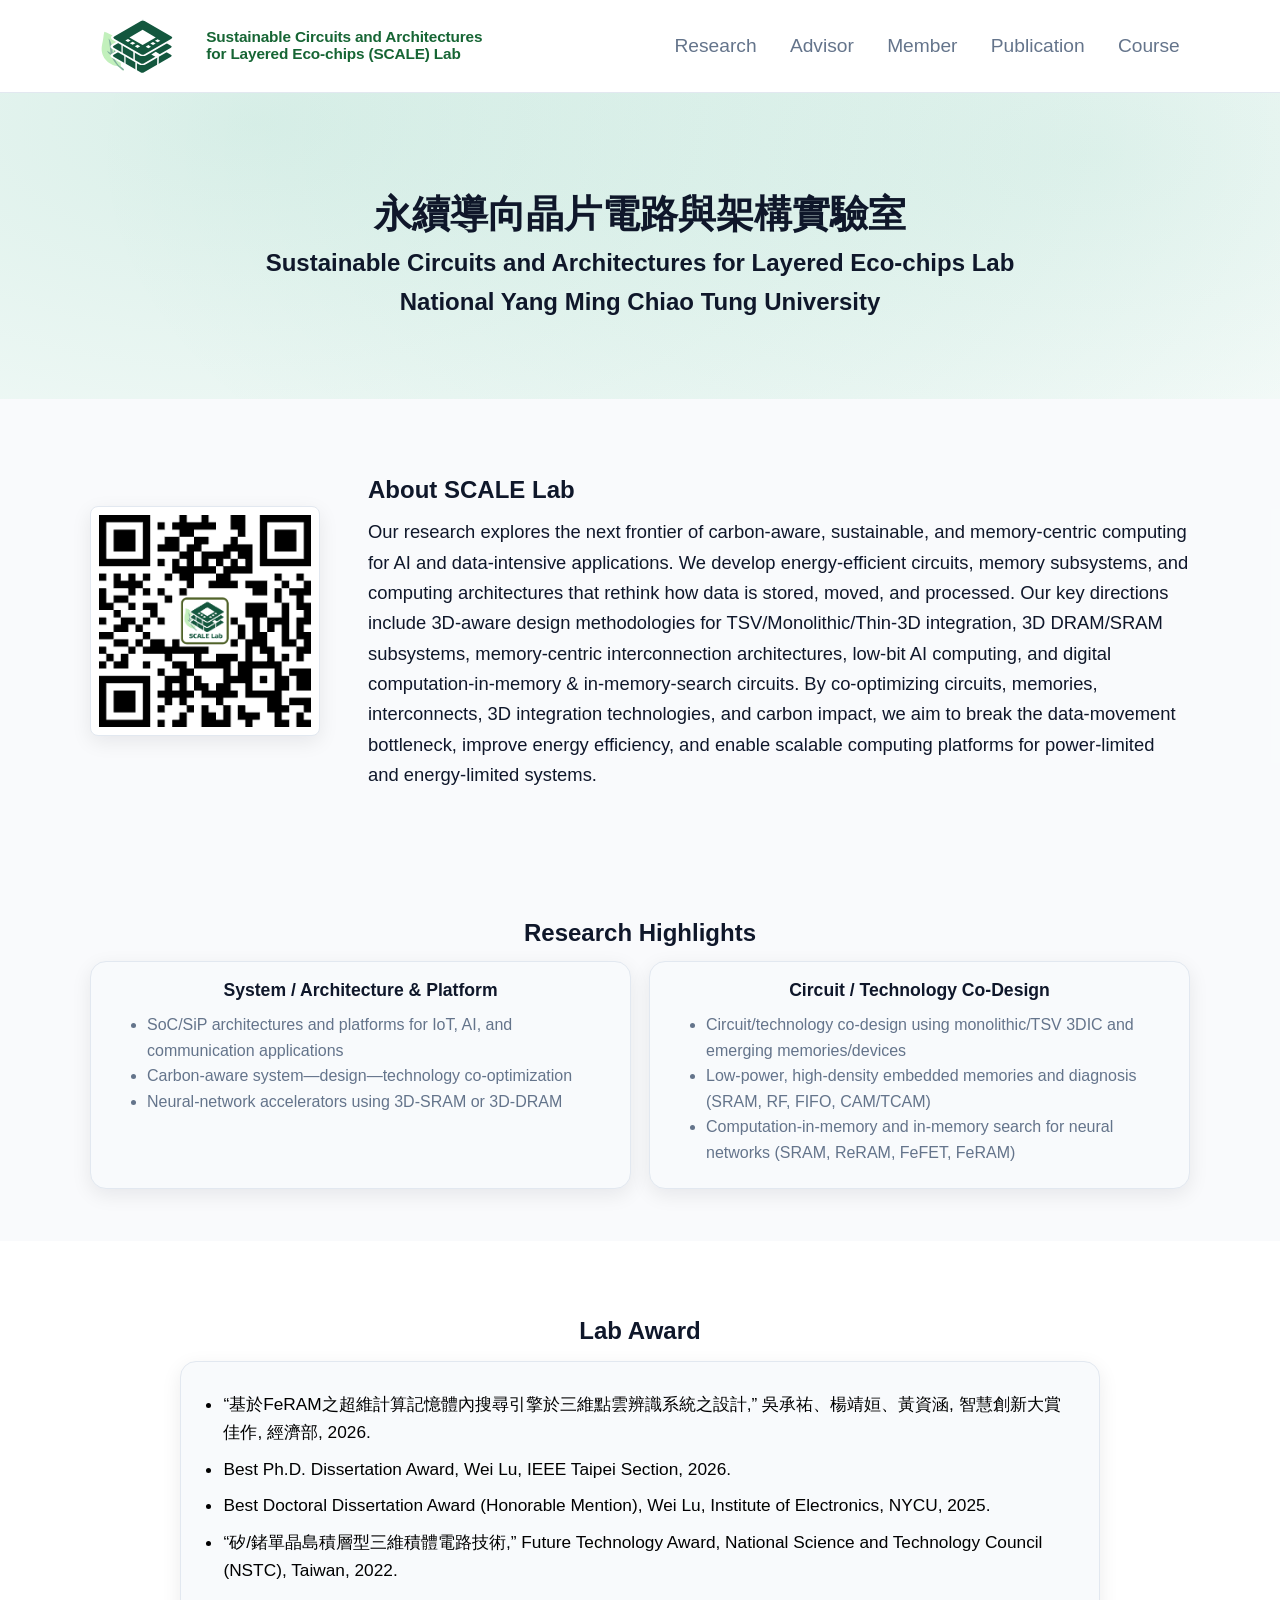
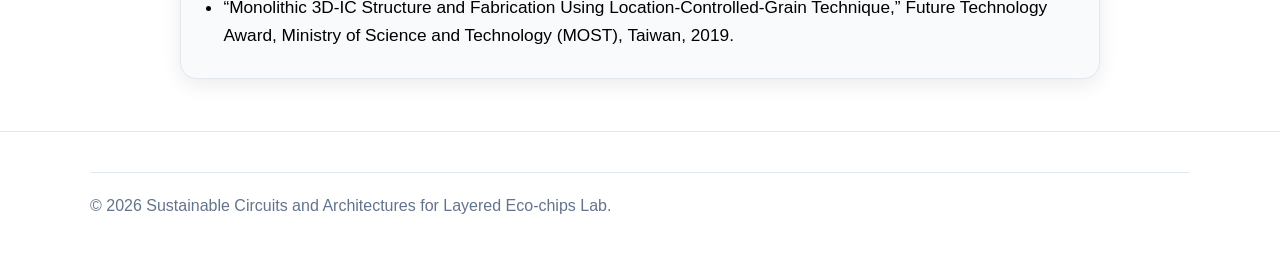
==== index.html @ fdab2017 "Update index.html" ====
<!DOCTYPE html>
<html lang="en">
<head>
  <meta charset="utf-8" />
  <meta name="viewport" content="width=device-width, initial-scale=1" />
  <title>SCALE Lab · Home</title>
  <meta name="description" content="Sustainable circuits & systems, carbon-aware co-optimization, and memory-centric computing." />
  <meta name="color-scheme" content="light dark" />
  <link rel="stylesheet" href="assets/style.css?v=5" />
  <style>
    main#snap { min-height: 100svh; overflow-y: visible; scroll-behavior: smooth; }
    section.panel { min-height: auto; display: grid; place-items: center; padding: 52px 6vw; position: relative; isolation: isolate; }
    section.panel.hero { min-height: 34svh; padding-top: 32px; padding-bottom: 20px; }
    .panel.hero { background: radial-gradient(1200px 600px at 20% 10%, color-mix(in oklab, var(--primary) 15%, transparent), transparent), radial-gradient(1000px 500px at 85% 20%, color-mix(in oklab, var(--primary) 10%, transparent), transparent); }
    .panel.alt { background: color-mix(in oklab, var(--card) 85%, transparent); }
    .panel .content { padding: 14px 16px; }
    .panel h2 { margin-bottom: 8px; }
    .panel p, .panel ul { margin-top: 6px; margin-bottom: 8px; }
    .about-layout { display: grid; grid-template-columns: 230px minmax(0, 1fr); gap: 48px; align-items: center; }
    .about-qr { width: 230px; height: 230px; background: #fff; border: 1px solid var(--border); border-radius: 8px; padding: 8px; box-shadow: var(--shadow); object-fit: contain; align-self: center; }
    .award-card { max-width: 920px; margin: 10px auto 0; text-align: left; }
    .award-card .content { padding: 20px 24px; }
    .award-list { margin: 0; padding-left: 1.15rem; font-size: 1.08rem; line-height: 1.65; color: #000; }
    .award-list li { margin: 8px 0; }
    #aboutVision { white-space: normal; margin-bottom: 0; font-size: 1.15rem; line-height: 1.65; }
    #highlights { margin-top: 6px !important; }
    @media (max-width: 700px) { .about-layout { grid-template-columns: 1fr; gap: 18px; align-items: start; } .about-qr { width: 150px; height: 150px; } }
  </style>
</head>
<body data-page="home">
  <header></header>
  <main id="snap">
    <section id="s1" class="panel hero">
      <div class="container" style="text-align:center;">
        <h1 class="reveal hero-title">
          <span class="zh">永續導向晶片電路與架構實驗室</span><br>
          <span class="en">Sustainable Circuits and Architectures for Layered Eco-chips Lab</span><br>
          <span class="lab">National Yang Ming Chiao Tung University</span>
        </h1>
      </div>
    </section>
    <section id="s2" class="panel alt">
      <div class="container">
        <div class="about-layout">
          <img class="about-qr reveal" src="assets/images/qrcode-generator.png" alt="SCALE Lab QR code">
          <div class="about-text">
            <h2 class="reveal">About SCALE Lab</h2>
            <p id="aboutVision" class="reveal"></p>
          </div>
        </div>
      </div>
    </section>
    <section id="s3" class="panel alt">
      <div class="container" style="text-align:center;">
        <h2 class="reveal">Research Highlights</h2>
        <div id="highlights" class="grid" style="margin-top:10px;"></div>
      </div>
    </section>
    <section id="s4" class="panel">
      <div class="container" style="text-align:center;">
        <h2 class="reveal">Lab Award</h2>
        <div class="card award-card reveal">
          <div class="content">
            <ul class="award-list">
              <li>“基於FeRAM之超維計算記憶體內搜尋引擎於三維點雲辨識系統之設計,” 吳承祐、楊靖姮、黃資涵, 智慧創新大賞佳作, 經濟部, 2026.</li>
              <li>Best Ph.D. Dissertation Award, Wei Lu, IEEE Taipei Section, 2026.</li>
              <li>Best Doctoral Dissertation Award (Honorable Mention), Wei Lu, Institute of Electronics, NYCU, 2025.</li>
              <li>“矽/鍺單晶島積層型三維積體電路技術,” Future Technology Award, National Science and Technology Council (NSTC), Taiwan, 2022.</li>
              <li>“Monolithic 3D-IC Structure and Fabrication Using Location-Controlled-Grain Technique,” Future Technology Award, Ministry of Science and Technology (MOST), Taiwan, 2019.</li>
            </ul>
          </div>
        </div>
      </div>
    </section>
  </main>
  <footer>
    <div class="container footgrid">
      <div>
        <div class="brand" style="margin-bottom:8px"><span class="dot"></span><strong>EECS Lab</strong></div>
        <div class="muted">© <span id="yearNow"></span> Sustainable Circuits and Architectures for Layered Eco-chips Lab. All rights reserved.</div>
      </div>
      <div class="right"><a class="chip" href="#s1">→ Back to Top</a></div>
    </div>
  </footer>
  <script src="assets/script.js"></script>
  <script>
    const panels = Array.from(document.querySelectorAll('section.panel'));
    const io = new IntersectionObserver((entries) => {
      for (const e of entries) {
        if (e.isIntersecting && e.intersectionRatio > 0.5) {
          e.target.querySelectorAll('.reveal').forEach(el => el.classList.add('is-visible'));
        }
      }
    }, { root: null, threshold: [0.5] });
    panels.forEach(p => io.observe(p));

    loadSiteData().then(data => {
      document.getElementById('aboutVision').textContent = 'Our research explores the next frontier of carbon-aware, sustainable, and memory-centric computing for AI and data-intensive applications. We develop energy-efficient circuits, memory subsystems, and computing architectures that rethink how data is stored, moved, and processed. Our key directions include 3D-aware design methodologies for TSV/Monolithic/Thin-3D integration, 3D DRAM/SRAM subsystems, memory-centric interconnection architectures, low-bit AI computing, and digital computation-in-memory & in-memory-search circuits. By co-optimizing circuits, memories, interconnects, 3D integration technologies, and carbon impact, we aim to break the data-movement bottleneck, improve energy efficiency, and enable scalable computing platforms for power-limited and energy-limited systems.';
      const highlights = document.getElementById('highlights');
      const cards = [];
      for (const t of data.research.thrusts) {
        const top = t.bullets.slice(0,3).map(s => `<li>${s}</li>`).join('');
        cards.push(`
          <div class="col-6 card reveal">
            <div class="content">
              <h3>${t.title}</h3>
              <ul class="muted" style="text-align:left; margin-top:8px;">${top}</ul>
            </div>
          </div>`);
      }
      highlights.innerHTML = cards.join('');
    }).catch(console.error);
  </script>
</body>
</html>
---- assets/style.css ----
/* ===== Base Reset ===== */
*, *::before, *::after { box-sizing: border-box; }
html, body { height: 100%; }
body { margin: 0; font-family: -apple-system, BlinkMacSystemFont, "Segoe UI", Roboto, Helvetica, Arial, "Noto Sans TC", "PingFang TC", "Microsoft JhengHei", "Noto Sans", sans-serif; line-height: 1.6; }
img, video { max-width: 100%; height: auto; }
a { color: inherit; text-decoration: none; }
#vision,
#aboutVision { white-space: pre-line; }
.zh { font-size: 1.6em; }
.en, .lab { font-size: 1em; }
:root {
  --bg: #ffffff;
  --fg: #0f172a;
  --muted: #64748b;
  --gray: #ededed;
  --primary: #059669;
  --primary-strong: #047857;
  --primary-weak: #ecfdf5;
  --accent: #2563eb;
  --accent-weak: #eff6ff;
  --card: #f8fafc;
  --border: #e2e8f0;
  --shadow: 0 6px 20px rgba(2,6,23,.08);
}
@media (prefers-color-scheme: dark) {
  :root { --bg: #0b1220; --fg: #e5e7eb; --muted: #9aa4b2; --primary: #60a5fa; --primary-weak: #172554; --card: #0f172a; --border: #1f2937; --shadow: 0 4px 14px rgba(0,0,0,.35); }
}
body { background: var(--bg); color: var(--fg); }
.container { width: min(1100px, 92vw); margin-inline: auto; }
.section { padding: 80px 0; }
.section h2 { font-size: clamp(1.6rem, 2vw + 1rem, 2.2rem); margin: 0 0 14px; }
.section p.lead { color: var(--muted); margin-top: 0; }
header { position: sticky; top: 0; backdrop-filter: saturate(1.2) blur(8px); background: color-mix(in oklab, var(--bg) 80%, transparent); border-bottom: 1px solid var(--border); z-index: 50; overflow: visible; }
.nav { display: flex; align-items: center; justify-content: space-between; padding: 8px 0; min-height: 92px; overflow: visible; gap: 18px; }
.logo {
  height: 69px !important;
  width: auto !important;
  max-width: none;
  max-height: none;
  transition: opacity 0.2s ease;
  flex-shrink: 0;
}
.logo:hover { opacity: 0.8; }
.brand { display: flex; align-items: center; min-width: 0; flex-shrink: 1; overflow: visible; }
.brand-logo-link {
  display: inline-flex;
  align-items: center;
  gap: 16px;
  line-height: 1.05;
  overflow: visible;
  color: #166534;
  text-decoration: none;
}
.brand-full-name {
  display: flex;
  flex-direction: column;
  align-items: flex-start;
  text-align: left;
  max-width: 420px;
  color: #166534;
  font-size: clamp(0.9rem, 1.2vw, 1.2rem);
  line-height: 1.1;
  font-weight: 800;
  letter-spacing: -0.01em;
}
.brand-full-name span { display: block; }
.brand a { color: #166534; text-decoration: none; }
.brand a:hover { opacity: 0.8; }
nav { flex-shrink: 0; }
nav ul { display: flex; gap: clamp(4px, 1vw, 18px); list-style: none; padding: 0; margin: 0; }
nav a { padding: 8px clamp(6px, 0.8vw, 12px); border-radius: 10px; font-size: clamp(1.2rem, 1vw, 1.6rem); color: var(--muted); }
nav a:hover, nav a.active { color: var(--fg); background: color-mix(in oklab, var(--gray) 50%, transparent); }
.hamburger { display: none; border: 1px solid var(--border); border-radius: 12px; padding: 8px 10px; background: transparent; color: var(--fg); }
@media (max-width: 880px) {
  .nav { min-height: 78px; padding: 7px 0; }
  nav ul { display: none; }
  nav ul.open { display: grid; gap: 10px; padding: 16px; background: var(--card); border: 1px solid var(--border); border-radius: 16px; position: absolute; right: 4vw; top: 78px; box-shadow: var(--shadow); }
  .hamburger { display: block; }
  .logo { height: 57px !important; }
  .brand-logo-link { gap: 10px; }
  .brand-full-name { max-width: 280px; font-size: 0.8rem; }
}
.grid { display: grid; grid-template-columns: repeat(12,1fr); gap: 18px; }
.col-4 { grid-column: span 4; } .col-6 { grid-column: span 6; } .col-12 { grid-column: span 12; }
@media (max-width: 880px) { .col-4, .col-6 { grid-column: span 12; } }
.card { background: var(--card); border: 1px solid var(--border); border-radius: 16px; box-shadow: var(--shadow); overflow: clip; }
.card .content { padding: 18px; }
.card h3 { margin: 0 0 6px; font-size: 1.1rem; }
.muted { color: var(--muted); }
.tag { padding: 6px 10px; border-radius: 6px; background: color-mix(in oklab, var(--primary-weak) 55%, transparent); border: 1px solid var(--border); font-size: .88rem; }
.badge { padding: 6px 10px; border: 1px dashed var(--border); border-radius: 999px; font-size: .85rem; color: var(--muted); }
.btn { display: inline-flex; align-items: center; gap: 10px; padding: 10px 16px; border-radius: 12px; border: 1px solid var(--border); background: var(--card); cursor: pointer; font-weight: 600; }
.btn.primary { background: var(--primary); border-color: var(--primary); color: white; }
.mono { font-family: ui-monospace, SFMono-Regular, Menlo, Monaco, Consolas, "Liberation Mono", "Courier New", monospace; }
.line { height: 1px; background: var(--border); margin: 8px 0; }
.spacer { height: 16px; }
.person { display: grid; grid-template-columns: 86px 1fr; gap: 14px; align-items: center; }
.avatar { display: none; }
.person, .person.hero { grid-template-columns: 1fr; }
.role { font-size: .9rem; color: var(--muted); }
.input { padding: 10px 12px; border: 1px solid var(--border); background: var(--bg); border-radius: 12px; color: var(--fg); }
.controls { display: flex; gap: 10px; flex-wrap: wrap; align-items: center; margin-bottom: 10px; }
footer { padding: 40px 0; border-top: 1px solid var(--border); color: var(--muted); }
.footgrid { display: grid; grid-template-columns: 1.2fr 1fr; gap: 20px; }
@media (max-width: 880px) { .footgrid { grid-template-columns: 1fr; } }
.scroll-cue { position: absolute; left: 50%; bottom: 18px; translate: -50% 0; font-size: .9rem; color: var(--muted); display: grid; place-items: center; gap: 6px; }
.scroll-cue svg { width: 22px; height: 22px; animation: bob 1.4s ease-in-out infinite; }
@keyframes bob { 0%, 100% { transform: translateY(0); opacity: .65; } 50% { transform: translateY(4px); opacity: 1; } }
.dots { position: fixed; right: 18px; top: 50%; translate: 0 -50%; display: grid; gap: 10px; z-index: 40; }
.dotbtn { width: 12px; height: 12px; border-radius: 999px; border: 1px solid var(--border); background: var(--card); cursor: pointer; opacity: .7; }
.dotbtn[aria-current="true"] { background: var(--primary); border-color: var(--primary); opacity: 1; box-shadow: 0 0 0 4px color-mix(in srgb, var(--primary) 25%, transparent); }
.reveal { opacity: 0; transform: translateY(10px); transition: opacity .45s ease, transform .45s ease; }
.reveal.is-visible { opacity: 1; transform: none; }
@media (prefers-reduced-motion: reduce) { .reveal { transition: none; opacity: 1; transform: none; } .scroll-cue svg { animation: none; } }
body[data-page="publication"] .section { padding-top: 56px; padding-bottom: 56px; }
body[data-page="publication"] .publication-section { margin-bottom: 28px; }
body[data-page="publication"] .section-header { margin-bottom: 8px; padding-bottom: 6px; }
body[data-page="publication"] .pub-list { font-size: 0.92rem; line-height: 1.38; }
body[data-page="publication"] .pub-list li { padding-top: 6px; padding-bottom: 6px; }
body[data-page="publication"] .pub-list li::before { top: 6px; }
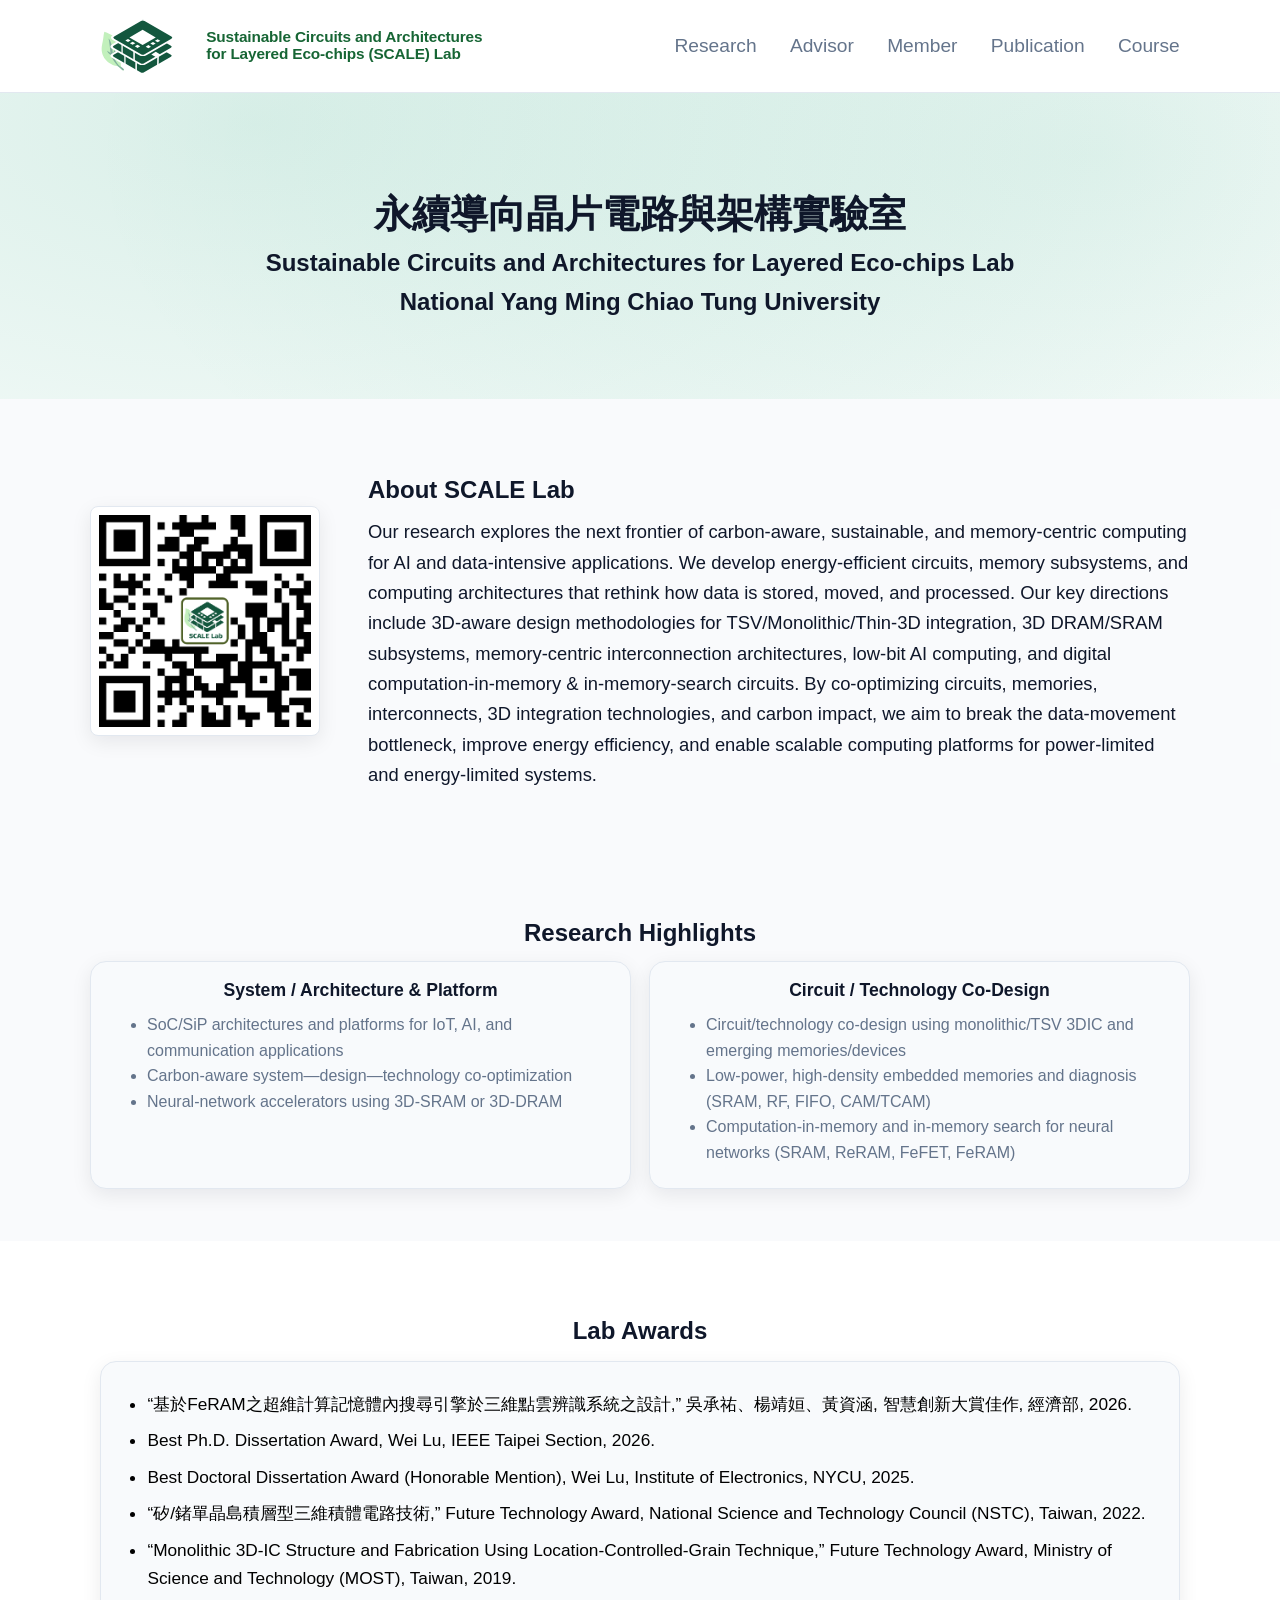
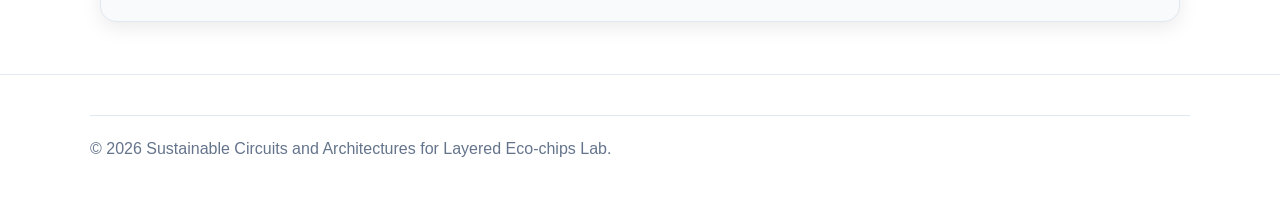
==== commit e7da47e6: "Rename Lab Awards and widen award card" ====
--- a/index.html
+++ b/index.html
@@ -18,8 +18,8 @@
     .panel p, .panel ul { margin-top: 6px; margin-bottom: 8px; }
     .about-layout { display: grid; grid-template-columns: 230px minmax(0, 1fr); gap: 48px; align-items: center; }
     .about-qr { width: 230px; height: 230px; background: #fff; border: 1px solid var(--border); border-radius: 8px; padding: 8px; box-shadow: var(--shadow); object-fit: contain; align-self: center; }
-    .award-card { max-width: 920px; margin: 10px auto 0; text-align: left; }
-    .award-card .content { padding: 20px 24px; }
+    .award-card { max-width: 1080px; width: 100%; margin: 10px auto 0; text-align: left; }
+    .award-card .content { padding: 20px 28px; }
     .award-list { margin: 0; padding-left: 1.15rem; font-size: 1.08rem; line-height: 1.65; color: #000; }
     .award-list li { margin: 8px 0; }
     #aboutVision { white-space: normal; margin-bottom: 0; font-size: 1.15rem; line-height: 1.65; }
@@ -58,7 +58,7 @@
     </section>
     <section id="s4" class="panel">
       <div class="container" style="text-align:center;">
-        <h2 class="reveal">Lab Award</h2>
+        <h2 class="reveal">Lab Awards</h2>
         <div class="card award-card reveal">
           <div class="content">
             <ul class="award-list">
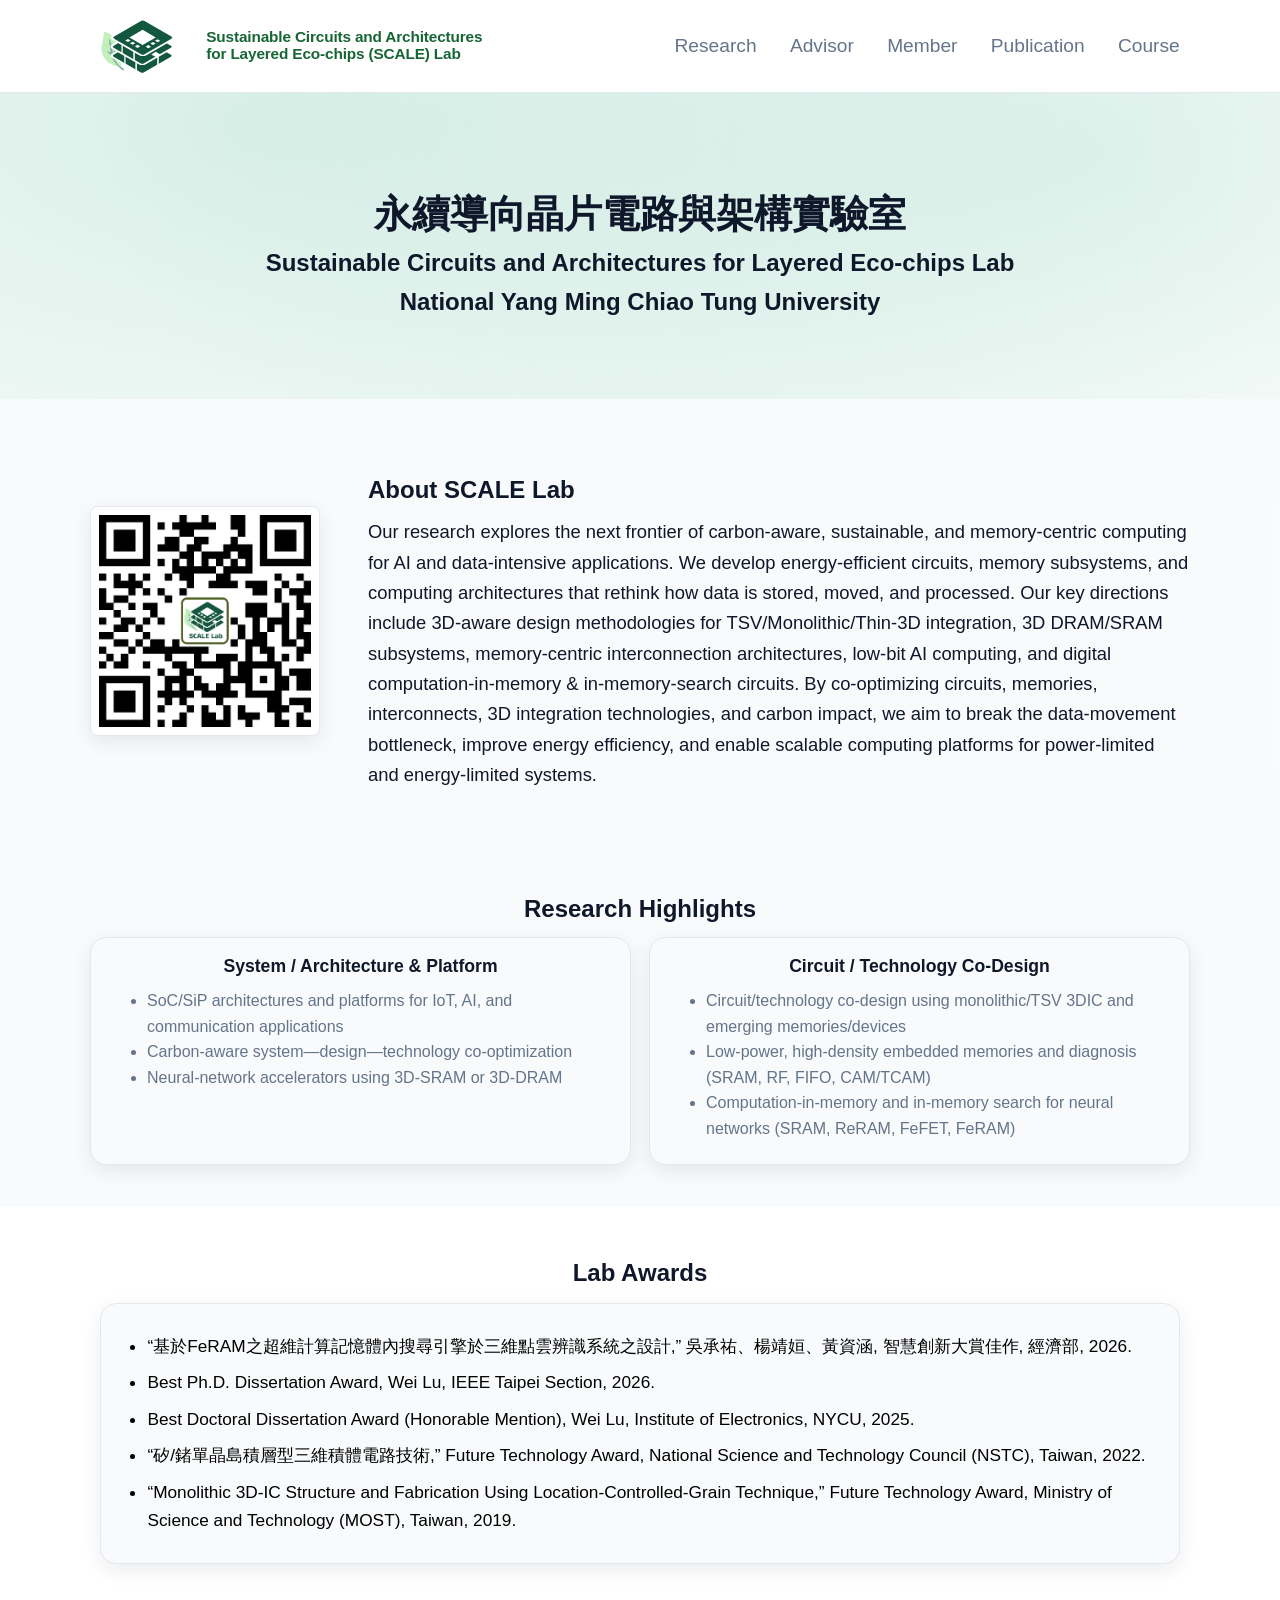
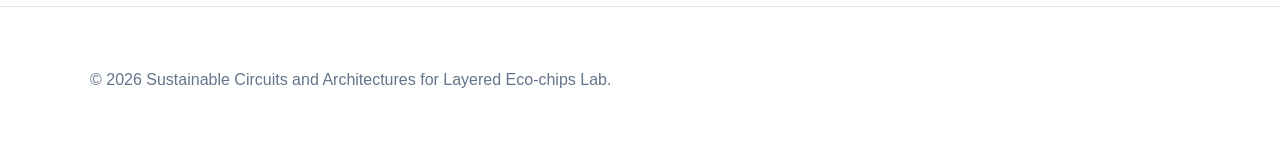
==== commit e9c04868: "Tighten spacing above home research highlights and lab awards" ====
--- a/index.html
+++ b/index.html
@@ -11,6 +11,7 @@
     main#snap { min-height: 100svh; overflow-y: visible; scroll-behavior: smooth; }
     section.panel { min-height: auto; display: grid; place-items: center; padding: 52px 6vw; position: relative; isolation: isolate; }
     section.panel.hero { min-height: 34svh; padding-top: 32px; padding-bottom: 20px; }
+    section#s3.panel, section#s4.panel { padding-top: 28px; padding-bottom: 42px; }
     .panel.hero { background: radial-gradient(1200px 600px at 20% 10%, color-mix(in oklab, var(--primary) 15%, transparent), transparent), radial-gradient(1000px 500px at 85% 20%, color-mix(in oklab, var(--primary) 10%, transparent), transparent); }
     .panel.alt { background: color-mix(in oklab, var(--card) 85%, transparent); }
     .panel .content { padding: 14px 16px; }
@@ -24,7 +25,7 @@
     .award-list li { margin: 8px 0; }
     #aboutVision { white-space: normal; margin-bottom: 0; font-size: 1.15rem; line-height: 1.65; }
     #highlights { margin-top: 6px !important; }
-    @media (max-width: 700px) { .about-layout { grid-template-columns: 1fr; gap: 18px; align-items: start; } .about-qr { width: 150px; height: 150px; } }
+    @media (max-width: 700px) { .about-layout { grid-template-columns: 1fr; gap: 18px; align-items: start; } .about-qr { width: 150px; height: 150px; } section#s3.panel, section#s4.panel { padding-top: 22px; padding-bottom: 34px; } }
   </style>
 </head>
 <body data-page="home">
--- a/assets/style.css
+++ b/assets/style.css
@@ -101,7 +101,8 @@
 .input { padding: 10px 12px; border: 1px solid var(--border); background: var(--bg); border-radius: 12px; color: var(--fg); }
 .controls { display: flex; gap: 10px; flex-wrap: wrap; align-items: center; margin-bottom: 10px; }
 footer { padding: 40px 0; border-top: 1px solid var(--border); color: var(--muted); }
-.footgrid { display: grid; grid-template-columns: 1.2fr 1fr; gap: 20px; }
+footer > .container[style*="border-top"] { border-top: none !important; }
+.footgrid { display: grid; grid-template-columns: 1.2fr 1fr; gap: 20px; padding-top: 20px; }
 @media (max-width: 880px) { .footgrid { grid-template-columns: 1fr; } }
 .scroll-cue { position: absolute; left: 50%; bottom: 18px; translate: -50% 0; font-size: .9rem; color: var(--muted); display: grid; place-items: center; gap: 6px; }
 .scroll-cue svg { width: 22px; height: 22px; animation: bob 1.4s ease-in-out infinite; }
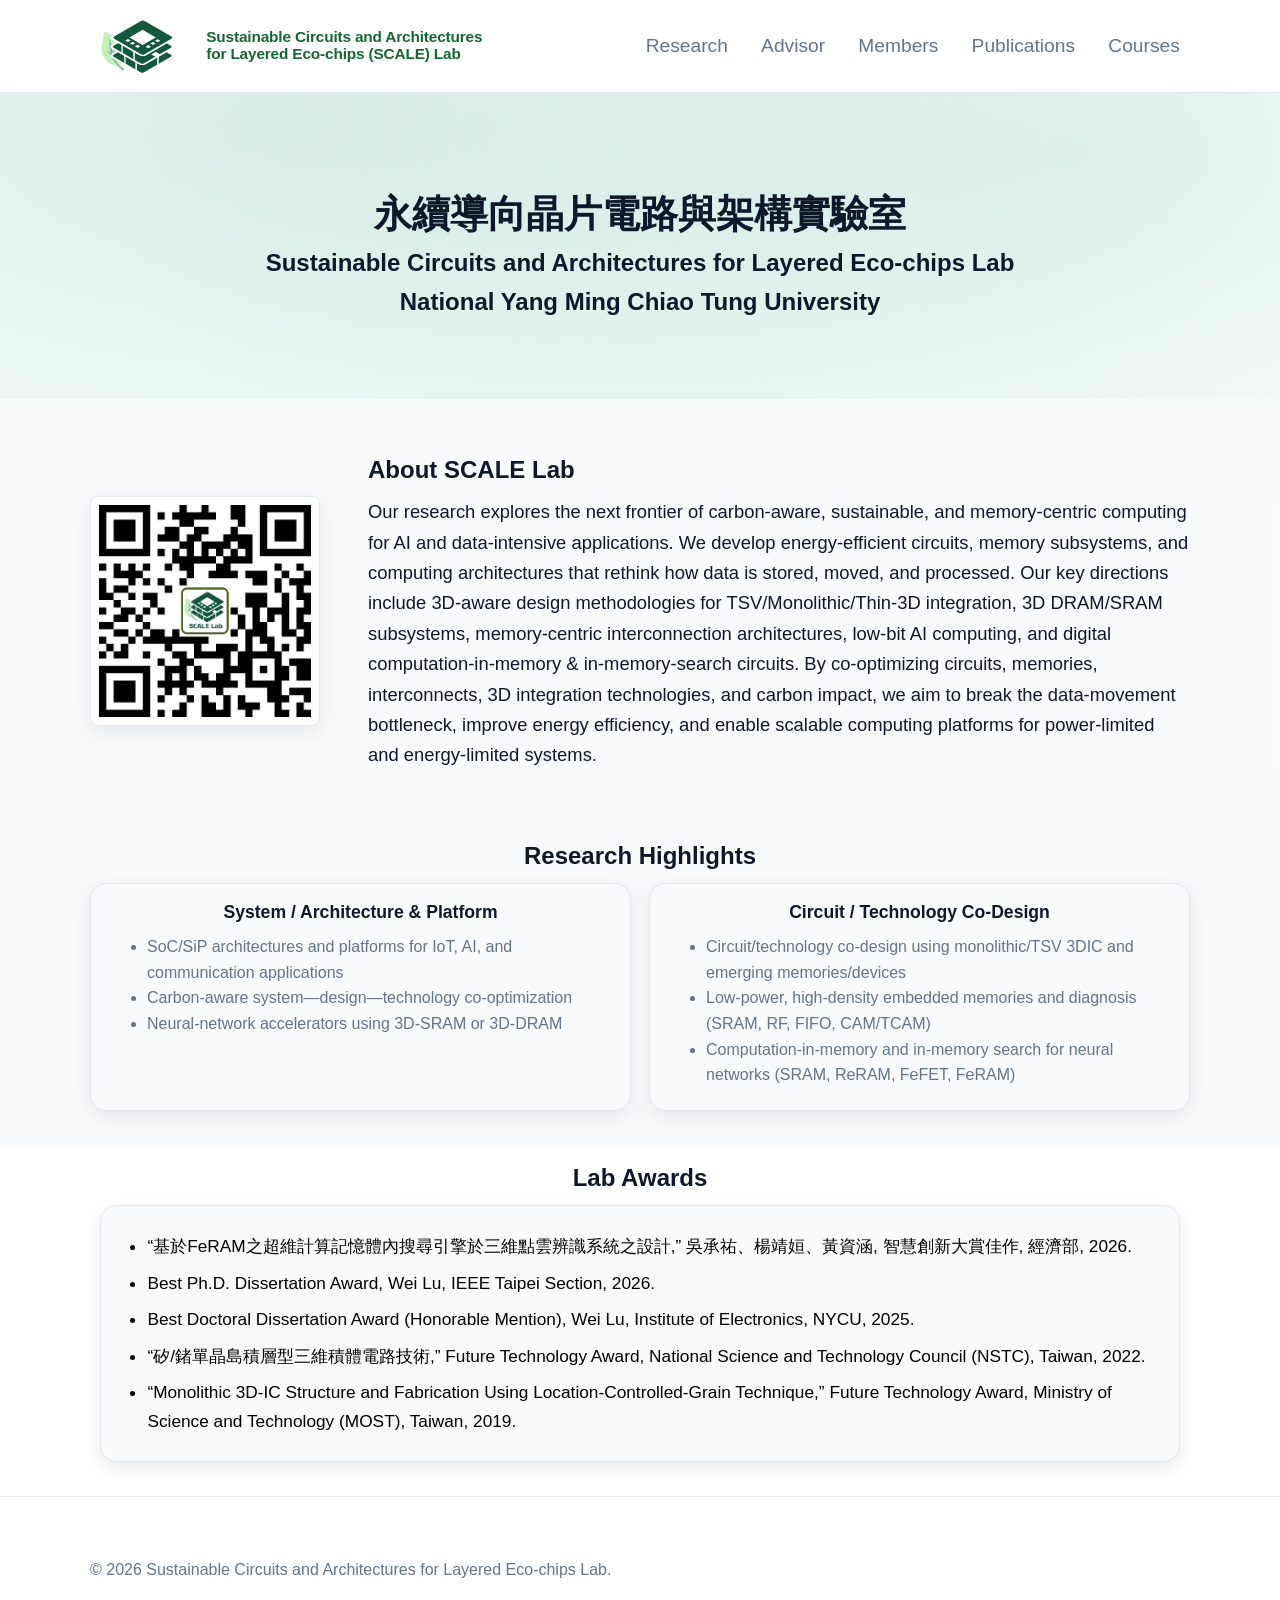
==== commit 08e8f1e0: "Further tighten home research highlights and lab awards spacing" ====
--- a/index.html
+++ b/index.html
@@ -11,21 +11,21 @@
     main#snap { min-height: 100svh; overflow-y: visible; scroll-behavior: smooth; }
     section.panel { min-height: auto; display: grid; place-items: center; padding: 52px 6vw; position: relative; isolation: isolate; }
     section.panel.hero { min-height: 34svh; padding-top: 32px; padding-bottom: 20px; }
-    section#s3.panel, section#s4.panel { padding-top: 28px; padding-bottom: 42px; }
+    section#s3.panel, section#s4.panel { padding-top: 14px; padding-bottom: 34px; }
     .panel.hero { background: radial-gradient(1200px 600px at 20% 10%, color-mix(in oklab, var(--primary) 15%, transparent), transparent), radial-gradient(1000px 500px at 85% 20%, color-mix(in oklab, var(--primary) 10%, transparent), transparent); }
     .panel.alt { background: color-mix(in oklab, var(--card) 85%, transparent); }
     .panel .content { padding: 14px 16px; }
-    .panel h2 { margin-bottom: 8px; }
+    .panel h2 { margin-top: 0; margin-bottom: 8px; }
     .panel p, .panel ul { margin-top: 6px; margin-bottom: 8px; }
     .about-layout { display: grid; grid-template-columns: 230px minmax(0, 1fr); gap: 48px; align-items: center; }
     .about-qr { width: 230px; height: 230px; background: #fff; border: 1px solid var(--border); border-radius: 8px; padding: 8px; box-shadow: var(--shadow); object-fit: contain; align-self: center; }
-    .award-card { max-width: 1080px; width: 100%; margin: 10px auto 0; text-align: left; }
-    .award-card .content { padding: 20px 28px; }
+    .award-card { max-width: 1080px; width: 100%; margin: 8px auto 0; text-align: left; }
+    .award-card .content { padding: 18px 28px; }
     .award-list { margin: 0; padding-left: 1.15rem; font-size: 1.08rem; line-height: 1.65; color: #000; }
     .award-list li { margin: 8px 0; }
     #aboutVision { white-space: normal; margin-bottom: 0; font-size: 1.15rem; line-height: 1.65; }
-    #highlights { margin-top: 6px !important; }
-    @media (max-width: 700px) { .about-layout { grid-template-columns: 1fr; gap: 18px; align-items: start; } .about-qr { width: 150px; height: 150px; } section#s3.panel, section#s4.panel { padding-top: 22px; padding-bottom: 34px; } }
+    #highlights { margin-top: 4px !important; }
+    @media (max-width: 700px) { .about-layout { grid-template-columns: 1fr; gap: 18px; align-items: start; } .about-qr { width: 150px; height: 150px; } section#s3.panel, section#s4.panel { padding-top: 12px; padding-bottom: 28px; } }
   </style>
 </head>
 <body data-page="home">
@@ -54,7 +54,7 @@
     <section id="s3" class="panel alt">
       <div class="container" style="text-align:center;">
         <h2 class="reveal">Research Highlights</h2>
-        <div id="highlights" class="grid" style="margin-top:10px;"></div>
+        <div id="highlights" class="grid" style="margin-top:4px;"></div>
       </div>
     </section>
     <section id="s4" class="panel">
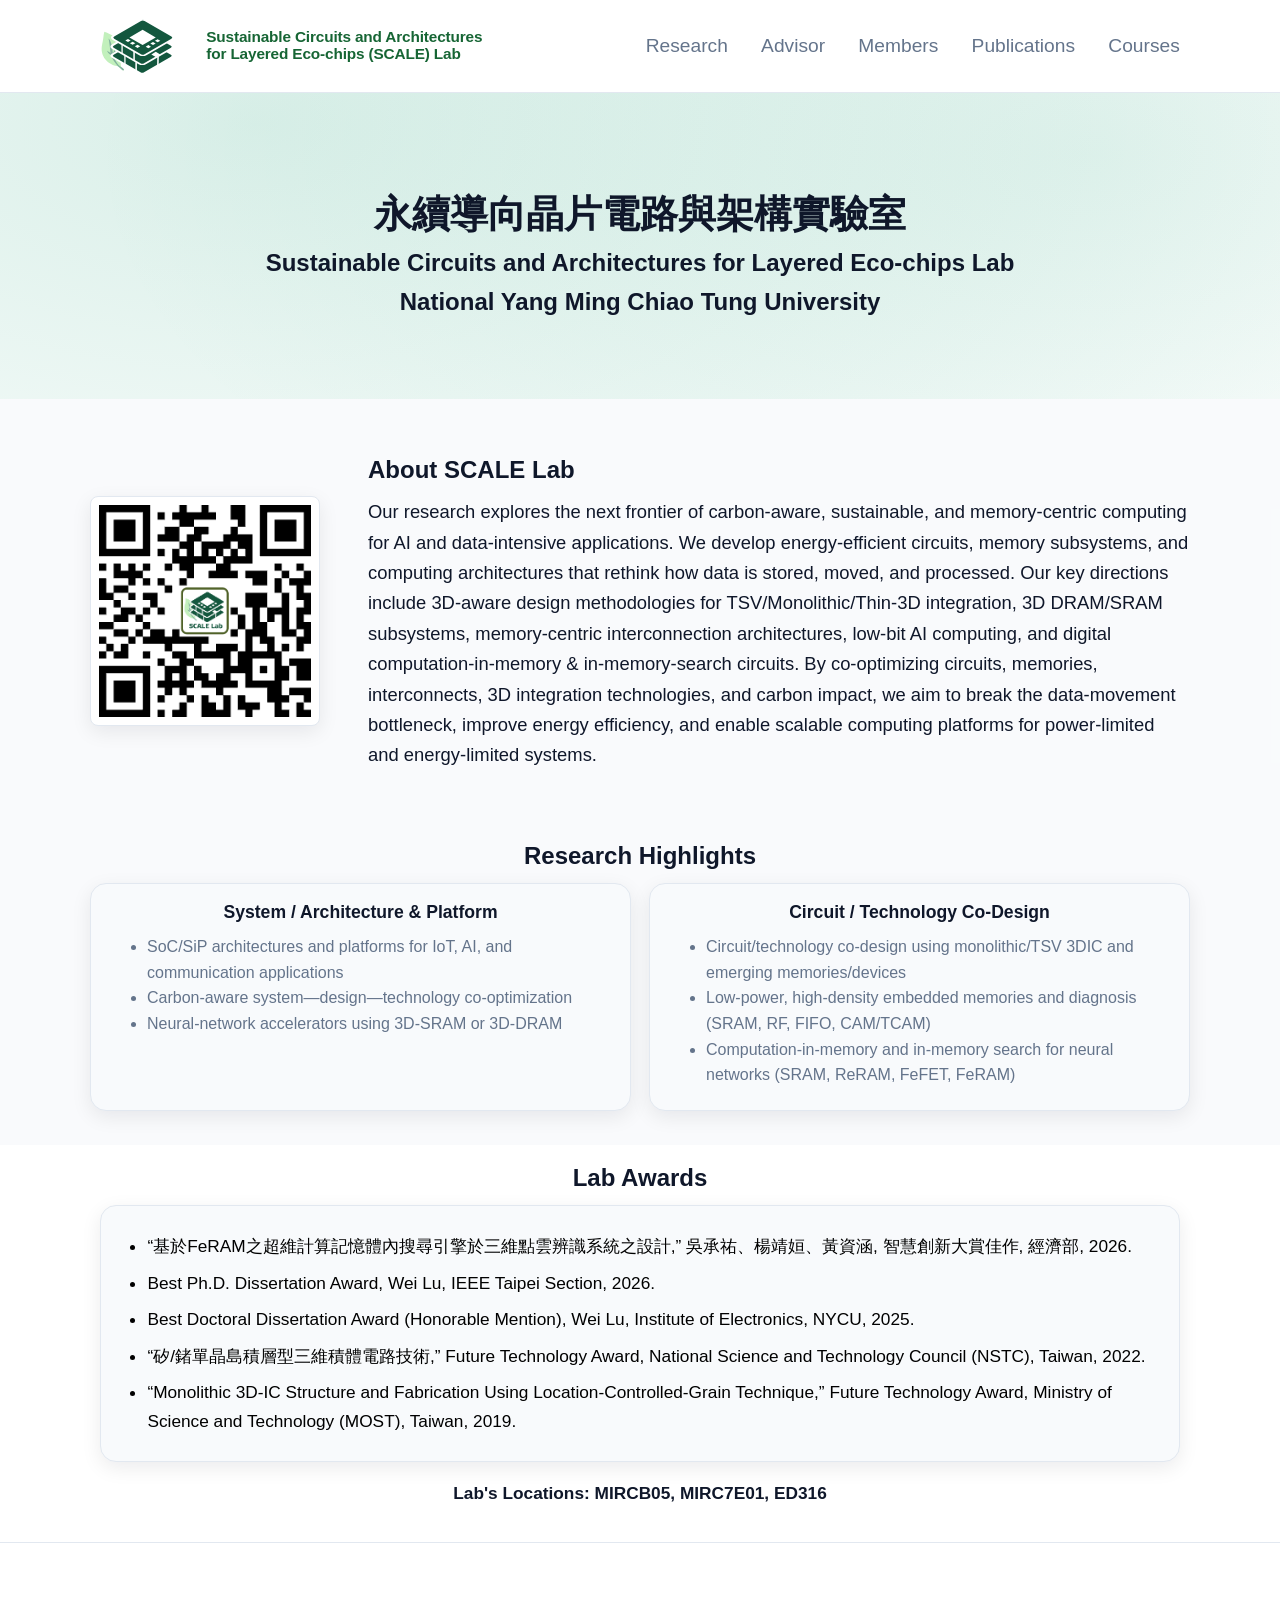
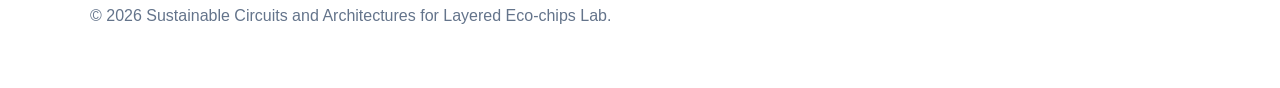
==== commit afd59e17: "Add lab locations to home page bottom" ====
--- a/index.html
+++ b/index.html
@@ -23,6 +23,7 @@
     .award-card .content { padding: 18px 28px; }
     .award-list { margin: 0; padding-left: 1.15rem; font-size: 1.08rem; line-height: 1.65; color: #000; }
     .award-list li { margin: 8px 0; }
+    .lab-locations { margin-top: 18px; font-size: 1.08rem; font-weight: 700; color: var(--fg); }
     #aboutVision { white-space: normal; margin-bottom: 0; font-size: 1.15rem; line-height: 1.65; }
     #highlights { margin-top: 4px !important; }
     @media (max-width: 700px) { .about-layout { grid-template-columns: 1fr; gap: 18px; align-items: start; } .about-qr { width: 150px; height: 150px; } section#s3.panel, section#s4.panel { padding-top: 12px; padding-bottom: 28px; } }
@@ -71,6 +72,7 @@
             </ul>
           </div>
         </div>
+        <div class="lab-locations reveal">Lab's Locations: MIRCB05, MIRC7E01, ED316</div>
       </div>
     </section>
   </main>
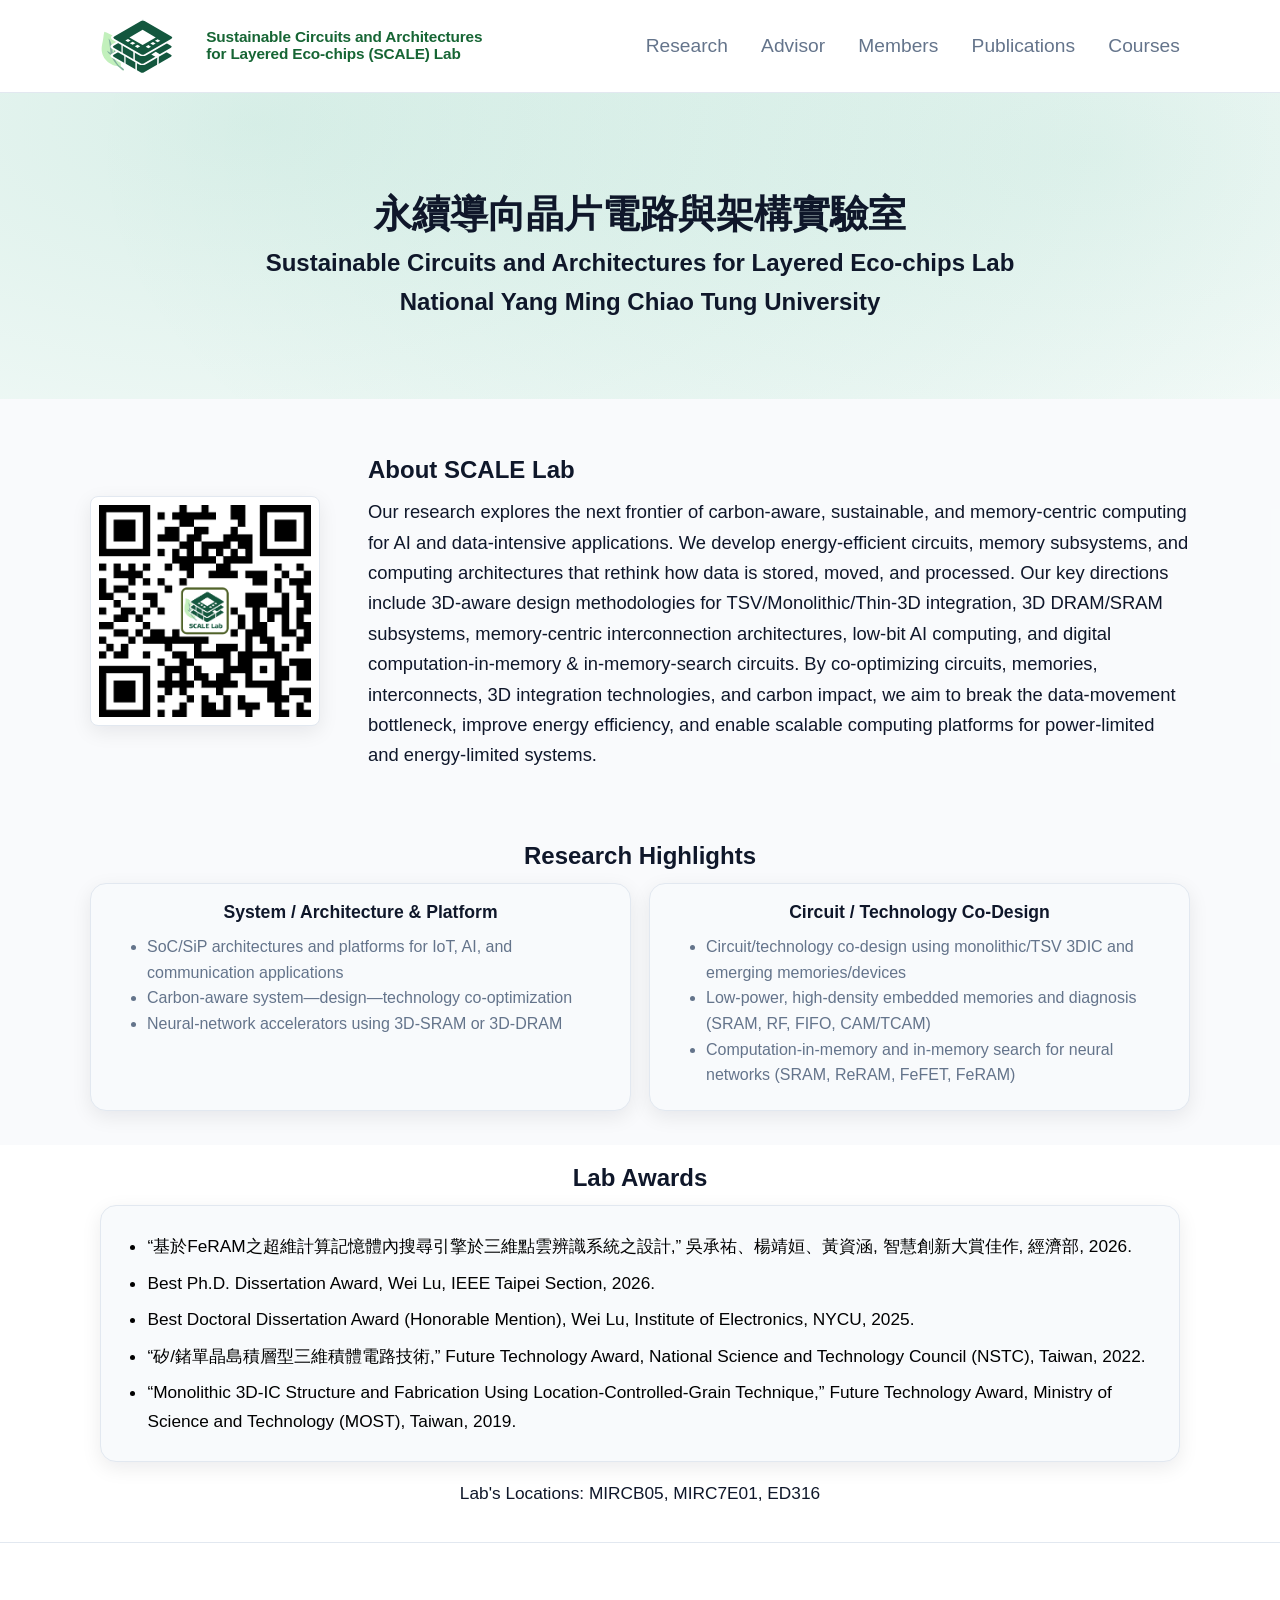
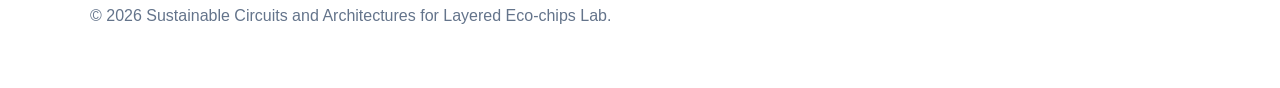
==== commit 121a0218: "Remove bold styling from lab locations text" ====
--- a/index.html
+++ b/index.html
@@ -23,7 +23,7 @@
     .award-card .content { padding: 18px 28px; }
     .award-list { margin: 0; padding-left: 1.15rem; font-size: 1.08rem; line-height: 1.65; color: #000; }
     .award-list li { margin: 8px 0; }
-    .lab-locations { margin-top: 18px; font-size: 1.08rem; font-weight: 700; color: var(--fg); }
+    .lab-locations { margin-top: 18px; font-size: 1.08rem; font-weight: 400; color: var(--fg); }
     #aboutVision { white-space: normal; margin-bottom: 0; font-size: 1.15rem; line-height: 1.65; }
     #highlights { margin-top: 4px !important; }
     @media (max-width: 700px) { .about-layout { grid-template-columns: 1fr; gap: 18px; align-items: start; } .about-qr { width: 150px; height: 150px; } section#s3.panel, section#s4.panel { padding-top: 12px; padding-bottom: 28px; } }
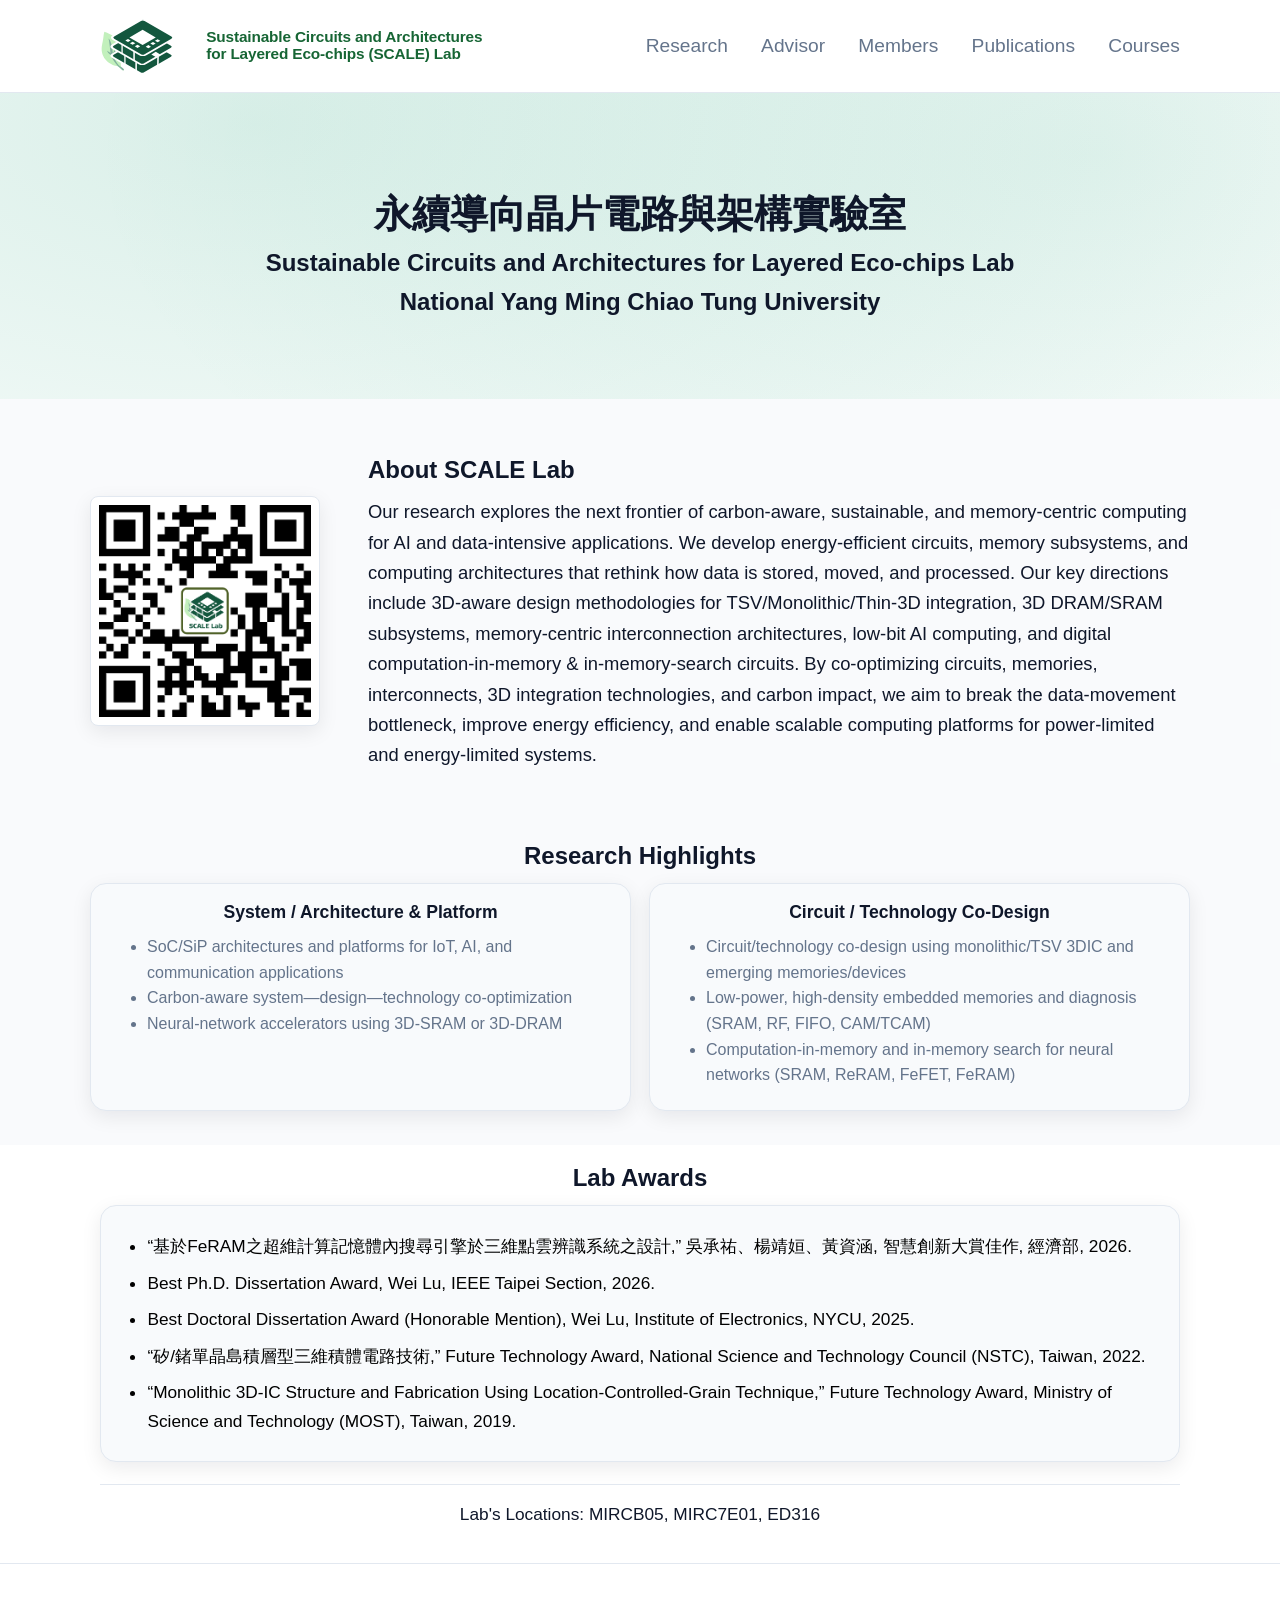
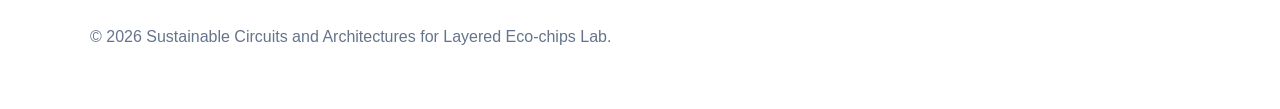
==== commit 68a250b1: "Add divider line above lab locations" ====
--- a/index.html
+++ b/index.html
@@ -23,7 +23,7 @@
     .award-card .content { padding: 18px 28px; }
     .award-list { margin: 0; padding-left: 1.15rem; font-size: 1.08rem; line-height: 1.65; color: #000; }
     .award-list li { margin: 8px 0; }
-    .lab-locations { margin-top: 18px; font-size: 1.08rem; font-weight: 400; color: var(--fg); }
+    .lab-locations { max-width: 1080px; margin: 22px auto 0; padding-top: 16px; border-top: 1px solid var(--border); font-size: 1.08rem; font-weight: 400; color: var(--fg); }
     #aboutVision { white-space: normal; margin-bottom: 0; font-size: 1.15rem; line-height: 1.65; }
     #highlights { margin-top: 4px !important; }
     @media (max-width: 700px) { .about-layout { grid-template-columns: 1fr; gap: 18px; align-items: start; } .about-qr { width: 150px; height: 150px; } section#s3.panel, section#s4.panel { padding-top: 12px; padding-bottom: 28px; } }
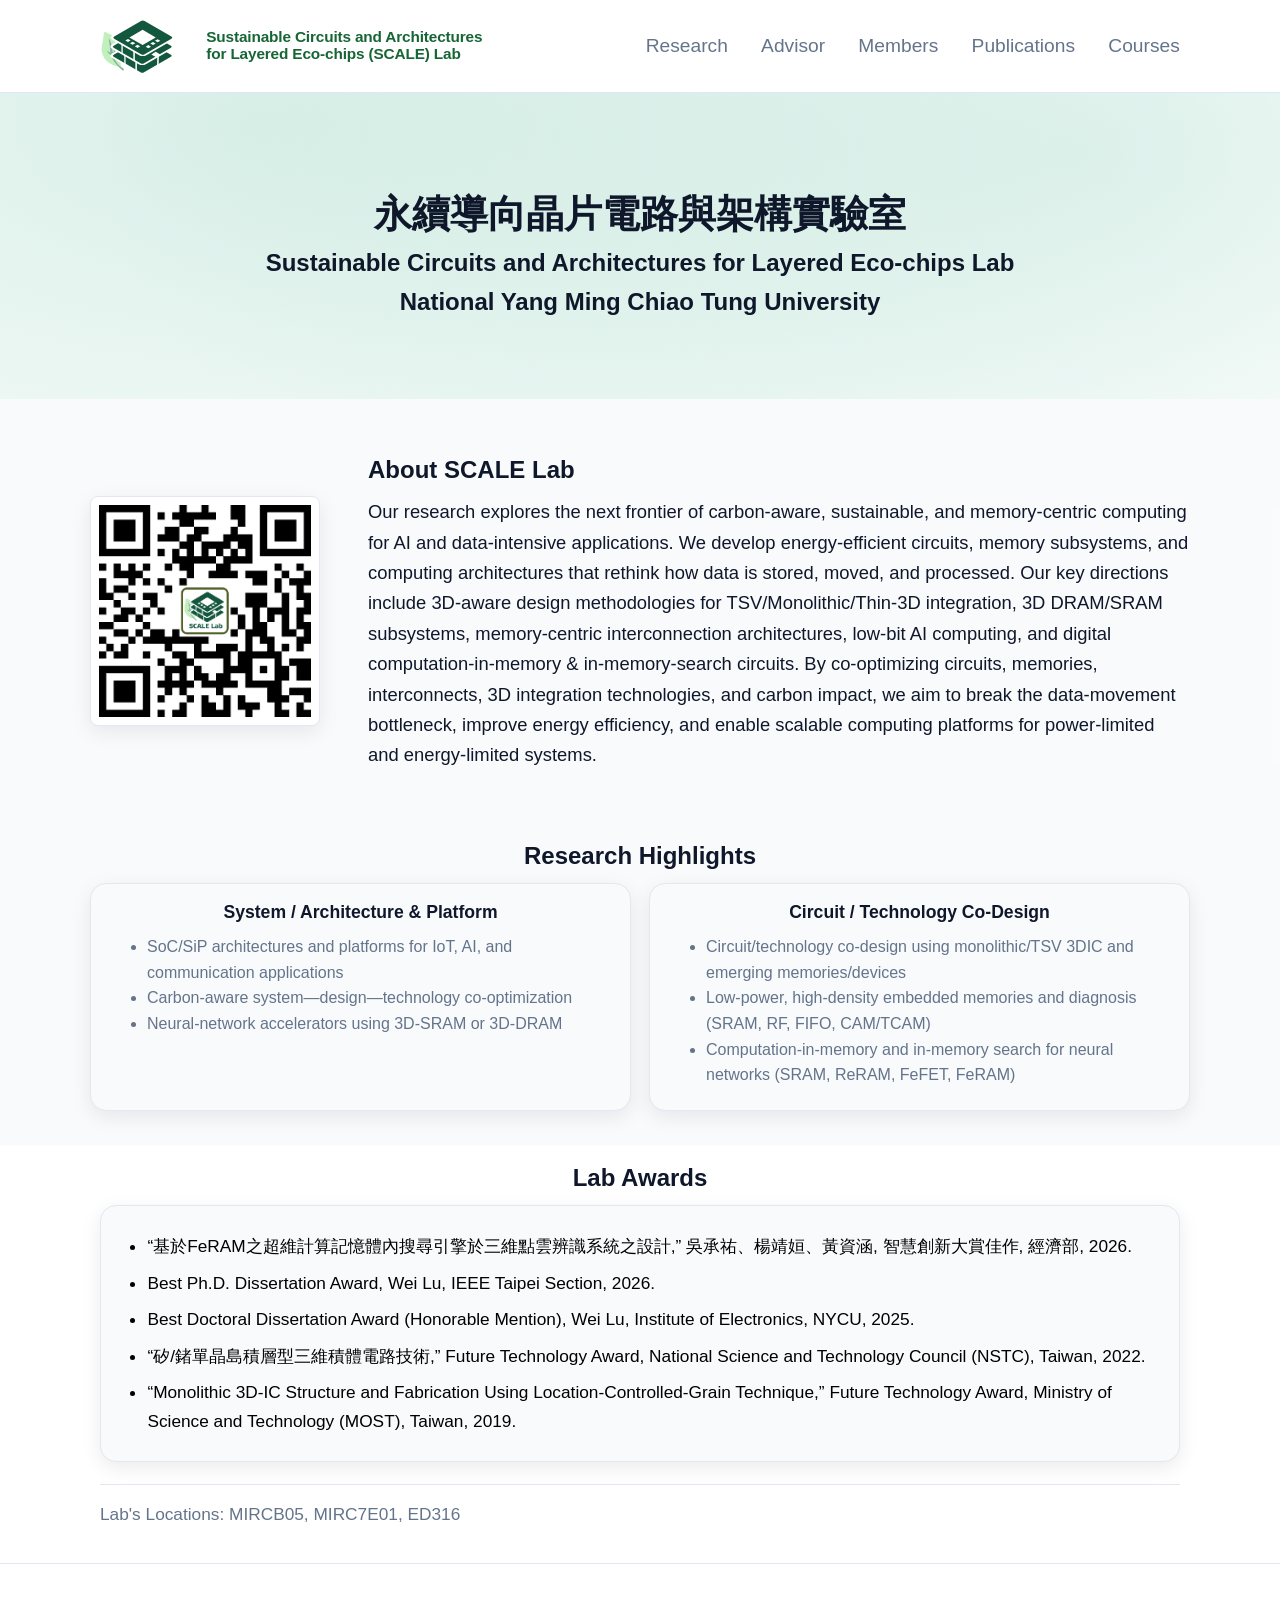
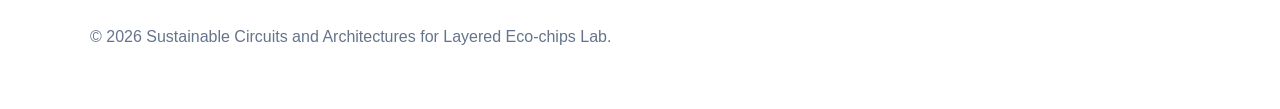
==== commit 81ef35d0: "Align lab locations left and match footer color" ====
--- a/index.html
+++ b/index.html
@@ -23,7 +23,7 @@
     .award-card .content { padding: 18px 28px; }
     .award-list { margin: 0; padding-left: 1.15rem; font-size: 1.08rem; line-height: 1.65; color: #000; }
     .award-list li { margin: 8px 0; }
-    .lab-locations { max-width: 1080px; margin: 22px auto 0; padding-top: 16px; border-top: 1px solid var(--border); font-size: 1.08rem; font-weight: 400; color: var(--fg); }
+    .lab-locations { max-width: 1080px; margin: 22px auto 0; padding-top: 16px; border-top: 1px solid var(--border); font-size: 1.08rem; font-weight: 400; color: var(--muted); text-align: left; }
     #aboutVision { white-space: normal; margin-bottom: 0; font-size: 1.15rem; line-height: 1.65; }
     #highlights { margin-top: 4px !important; }
     @media (max-width: 700px) { .about-layout { grid-template-columns: 1fr; gap: 18px; align-items: start; } .about-qr { width: 150px; height: 150px; } section#s3.panel, section#s4.panel { padding-top: 12px; padding-bottom: 28px; } }
